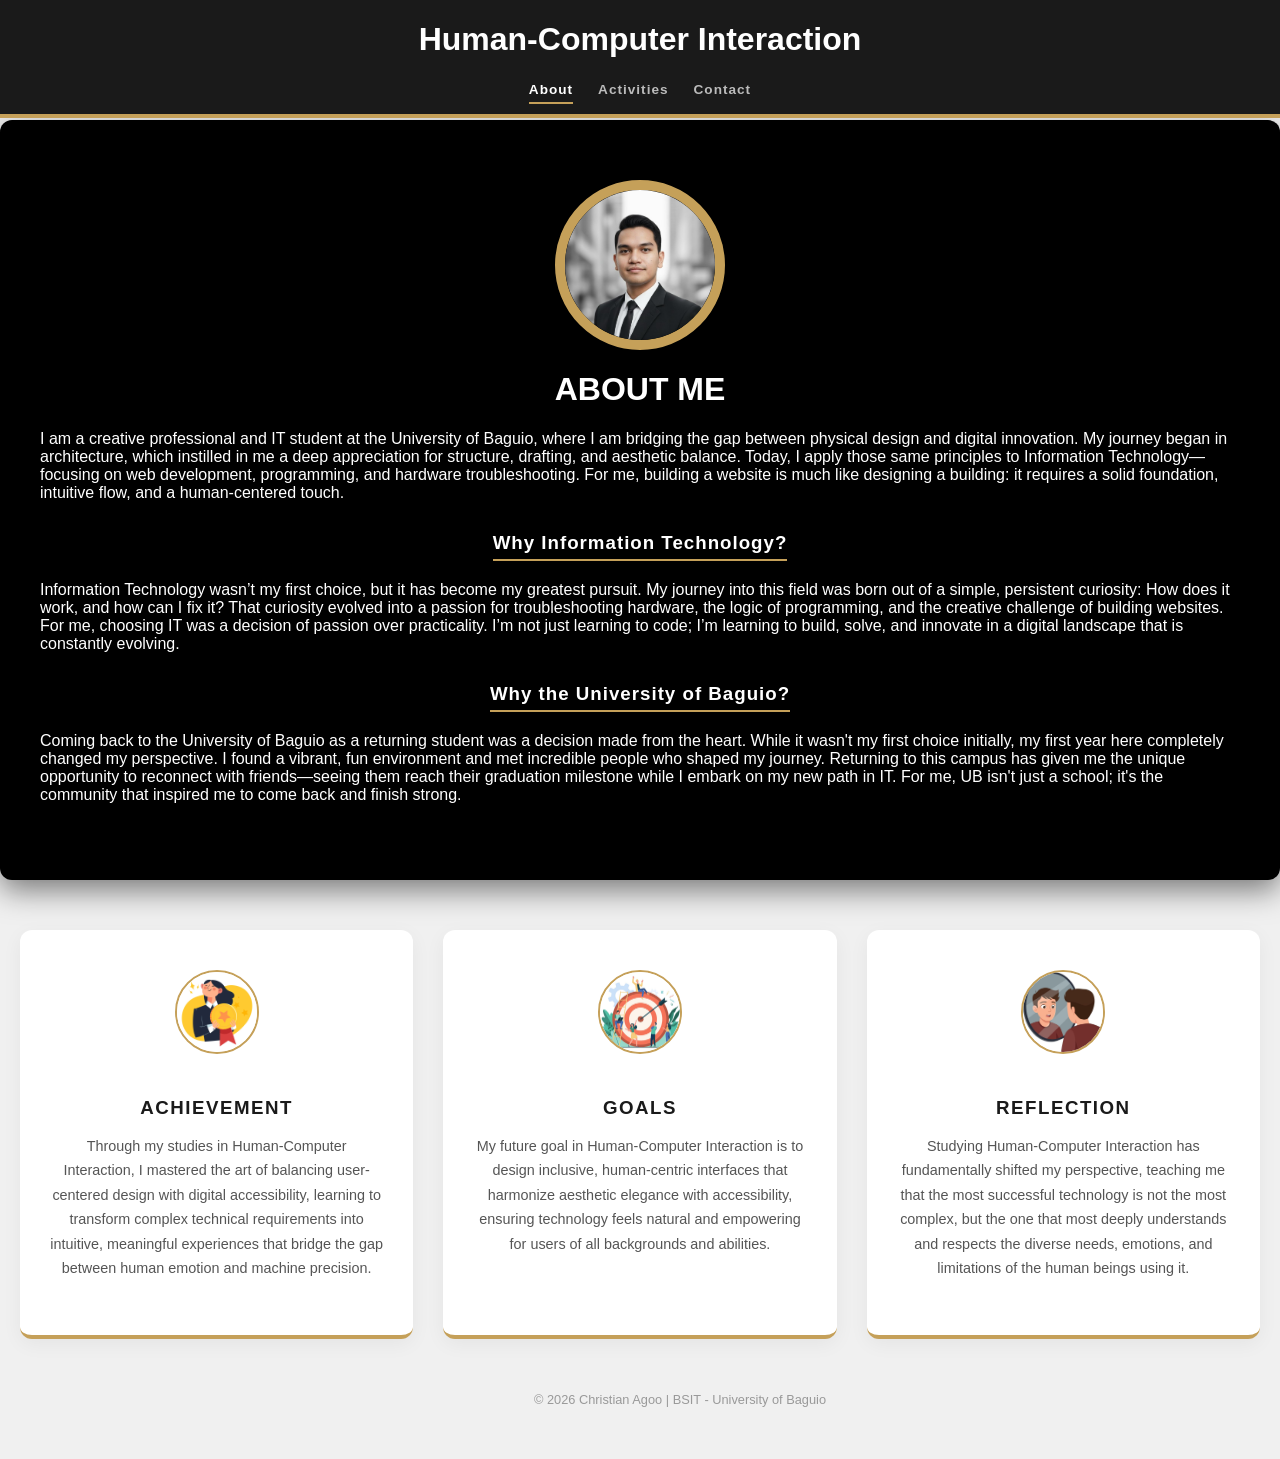
==== about.html @ 12831f83 "Initial commit: Professional Link-in-Bio Page" ====
<!DOCTYPE html>
<html lang="en">
<head>
    <meta charset="UTF-8">
    <meta name="viewport" content="width=device-width, initial-scale=1.0">
    <title>About Me | Christian Agoo</title>
    <link rel="stylesheet" href="style.css">
</head>
<body>

    <header>
        <div class="container">
            <h1>Human-Computer Interaction</h1>
            <nav>
                <ul>
                    <li><a href="about.html" class="active">About</a></li>
                    <li><a href="activities.html">Activities</a></li>
                    <li><a href="contact.html">Contact</a></li>
                </ul>
            </nav>
        </div>
    </header>

<main class="content-wrapper">
    <div class="content-box">
        <div class="image-container">
            <img src="Media.jpg" alt="Christian Agoo" class="profile-img">
        </div>

        <div class="text-content about-me-container">
            <h1>ABOUT ME</h1>
            <p>I am a creative professional and IT student at the University of Baguio, where I am bridging the gap between physical design and digital innovation. My journey began in architecture, which instilled in me a deep appreciation for structure, drafting, and aesthetic balance. Today, I apply those same principles to Information Technology—focusing on web development, programming, and hardware troubleshooting. For me, building a website is much like designing a building: it requires a solid foundation, intuitive flow, and a human-centered touch.</p>

            <h3>Why Information Technology?</h3> <p>Information Technology wasn’t my first choice, but it has become my greatest pursuit. My journey into this field was born out of a simple, persistent curiosity: How does it work, and how can I fix it? That curiosity evolved into a passion for troubleshooting hardware, the logic of programming, and the creative challenge of building websites. For me, choosing IT was a decision of passion over practicality. I’m not just learning to code; I’m learning to build, solve, and innovate in a digital landscape that is constantly evolving.</p>

            <h3>Why the University of Baguio?</h3> <p>Coming back to the University of Baguio as a returning student was a decision made from the heart. While it wasn't my first choice initially, my first year here completely changed my perspective. I found a vibrant, fun environment and met incredible people who shaped my journey. Returning to this campus has given me the unique opportunity to reconnect with friends—seeing them reach their graduation milestone while I embark on my new path in IT. For me, UB isn't just a school; it's the community that inspired me to come back and finish strong.</p>
        </div>
    </div>
</main>

        <div class="about-grid">
            <div class="about-card">
                <img src="Achievements.jpg" alt="Achievement" class="card-icon">
                <h3>Achievement</h3>
                <p>Through my studies in Human-Computer Interaction, I mastered the art of balancing user-centered design with digital accessibility, learning to transform complex technical requirements into intuitive, meaningful experiences that bridge the gap between human emotion and machine precision.</p>
            </div>

            <div class="about-card">
                <img src="Goals.jpg" alt="Goals" class="card-icon">
                <h3>Goals</h3>
                <p>My future goal in Human-Computer Interaction is to design inclusive, human-centric interfaces that harmonize aesthetic elegance with accessibility, ensuring technology feels natural and empowering for users of all backgrounds and abilities.</p>
            </div>

            <div class="about-card">
                <img src="Reflection.jpg" alt="Reflection" class="card-icon">
                <h3>Reflection</h3>
                <p>Studying Human-Computer Interaction has fundamentally shifted my perspective, teaching me that the most successful technology is not the most complex, but the one that most deeply understands and respects the diverse needs, emotions, and limitations of the human beings using it.</p>
            </div>
        </div>
    </main>

    <footer id="contact">
        <div class="container">
            <p>&copy; 2026 Christian Agoo | BSIT - University of Baguio</p>
        </div>
    </footer>

</body>
</html>
---- style.css ----
.about-me-container h3, 
.text-content h3 {
    text-align: center;
    margin: 30px auto 20px auto; /* Adds clean spacing */
    width: fit-content; /* Constrains the width for precise centering */
    border-bottom: 2px solid var(--accent-gold); /* Reuses your gold color */
    padding-bottom: 5px;
    letter-spacing: 1px;
}
/* About Grid Layout */
.about-grid {
    display: grid;
    grid-template-columns: repeat(auto-fit, minmax(300px, 1fr));
    gap: 30px;
    margin-top: 50px;
    padding: 0 20px;
}

.about-card {
    background: #ffffff;
    padding: 40px 30px;
    border-radius: 12px;
    box-shadow: 0 5px 20px rgba(0,0,0,0.05);
    border-bottom: 4px solid var(--accent-gold);
    text-align: center;
    transition: transform 0.3s ease;
}

.about-card:hover {
    transform: translateY(-10px);
}

.card-icon {
    width: 80px;
    height: 80px;
    border-radius: 50%;
    object-fit: cover;
    margin-bottom: 20px;
    border: 2px solid var(--accent-gold);
}


.about-card h3 {
    margin-bottom: 15px;
    font-family: 'Segoe UI', sans-serif;
    color: var(--dark-bg);
    text-transform: uppercase;
    letter-spacing: 1.5px;
}

.about-card p {
    font-size: 0.9rem;
    color: #555;
    line-height: 1.7;
}

/* Responsive Fix */
@media (max-width: 768px) {
    .about-grid {
        grid-template-columns: 1fr;
    }
}
/* Layout Variables */
:root {
    --accent-gold: #C5A059;
    --dark-bg: #1A1A1A;
    --text-muted: #777;
    --card-bg: #FFFFFF;
}

body {
    font-family: 'Segoe UI', Tahoma, Geneva, Verdana, sans-serif;
    margin: 0;
    background-color: #f0f0f0;
    color: #333;
    padding-top: 120px;
}
h1{
    text-align: center;
    font-family:'Segoe UI', Tahoma, Geneva, Verdana, sans-serif;
}
/* Header & Navigation */
header {
    background-color: var(--dark-bg);
    color: white;
    padding: -10px;
    text-align: center;
    border-bottom: 4px solid var(--accent-gold);
    position: fixed;
    top: 0;
    left: 0;
    width: 100%;
    z-index: 1000;
}
.hero-section{
    font-style: 'Aria', sans-serif;
    color: #000000;
    font-size: 1.1 rem;
    text-align: center;
    margin-bottom: 20px;
}
.logo-container {
    display: flex;
    justify-content: center;
    align-items: center;
    gap: 12px;
    margin-bottom: 10px;
}

.logo-img {
    width: 45px;
    height: 45px;
    border-radius: 50%;
    object-fit: cover;
    border: 2px solid var(--accent-gold);
}

/* Navigation Container */
nav ul {
    list-style: none;
    padding: 0;
    display: flex;
    justify-content: center;
    gap: 25px;
    margin-top: 15px;
}

/* Base Link Style */
nav a {
    color: #bbb;
    text-decoration: none;
    font-weight: bold;
    font-size: 0.85rem;
    letter-spacing: 1px;
    padding-bottom: 5px;
    border-bottom: 2px solid transparent;
    transition: all 0.3s ease; /* Smooth transition for hover */
}

/* Hover Effect - Gold underline and white text */
nav a:hover {
    color: #ffffff;
    border-bottom: 2px solid #C5A059; /* Gold accent */
}


nav a.active {
    color: #ffffff;
    border-bottom: 2px solid #C5A059;
}

/* Content Container */
.content-wrapper {
    background-color: #000000; /* Pure black background */
    color: #ffffff; /* White text for contrast */
    padding: 60px 40px;
    border-radius: 12px;
    box-shadow: 0 10px 30px rgba(0,0,0,0.5); /* Stronger shadow for dark mode */
}
.image-container{
    display: flex;
    justify-content: center;
    align-items: center;
    width: 100%;
}
.image-container img{
    border-radius: 50%;
    width: 150px;
    height: 150px;
    object-fit: cover;
    border: 10px solid #C5A059;
}
/* Container to help with button placement */
.button-container {
    margin-top: 40px;
    text-align: center;
    padding-bottom: 20px;
}
.main-title-box {
    margin-bottom: 40px;
    text-align: center;
}

.main-subtitle {
    color: var(--text-muted);
    font-size: 0.95rem;
}
.project-id {
    font-weight: bold;
    font-size: 0.75rem;
    color: #222;
    margin-bottom: 4px;
}

.project-desc {
    font-size: 0.65rem;
    color: var(--text-muted);
    text-align: center;
    line-height: 1.3;
}

/* Footer Styling */
footer {
    text-align: center;
    padding: 40px;
    font-size: 0.8rem;
    color: #999;
    clear: both;
    width: 100%;
}
/*Contact CSS*/
/* Contact Page Main Container */
.main-container {
    max-width: 1000px;
    margin: 50px auto;
    background: #ffffff;
    padding: 60px 40px;
    border-radius: 12px;
    box-shadow: 0 10px 30px rgba(0,0,0,0.05);
}

.page-title {
    text-align: center;
    font-size: 2.2rem;
    margin-bottom: 10px;
    color: #1A1A1A;
}

.subtitle {
    text-align: center;
    color: #666;
    margin-bottom: 50px;
    font-size: 0.95rem;
}

/* Two-Column Grid Layout */
.contact-wrapper {
    display: grid;
    grid-template-columns: 1fr 1.5fr; /* Sidebar for info, wider space for form */
    gap: 60px;
}

/* Left Column: Contact Details */
.contact-details h3 {
    color: #C5A059; /* Accent Gold */
    font-size: 0.85rem;
    letter-spacing: 1.5px;
    margin-bottom: 30px;
}

.detail-group {
    margin-bottom: 25px;
}

.detail-label {
    display: block;
    font-weight: bold;
    font-size: 0.7rem;
    margin-bottom: 5px;
    color: #333;
}

.detail-info {
    color: #777;
    font-size: 0.85rem;
    line-height: 1.6;
}

/* Right Column: Contact Form */
.contact-form label {
    display: block;
    font-size: 0.7rem;
    font-weight: bold;
    margin-bottom: 8px;
    color: #333;
}

.contact-form input, 
.contact-form textarea {
    width: 100%;
    padding: 15px;
    margin-bottom: 20px;
    border: 1px solid #ddd;
    border-radius: 4px;
    background-color: #fafafa;
    box-sizing: border-box; /* Crucial for keeping inputs inside the container */
    font-family: inherit;
    font-size: 0.9rem;
}

.contact-form textarea {
    height: 120px;
    resize: none;
}

.contact-form input:focus, 
.contact-form textarea:focus {
    outline: none;
    border-color: #C5A059; /* Gold border on click */
}
/* Targeting the icons inside the social buttons */
.social-btn img {
    width: 30px; 
    height: 30px; 
    object-fit: contain;
    margin-right: 15px;
    vertical-align: middle;
}
.social-btn {
    display: flex;
    align-items: center;
    justify-content: flex-start;
    width: 100%; 
    max-width: 350px;
    margin: 0 auto 15px auto;
}

/* Form Action Button */
.submit-btn {
    background-color: #007bff; /* Or your brand color */
    color: white;
    padding: 12px 20px;
    border: none;
    border-radius: 5px;
    cursor: pointer;
    font-size: 16px;
    transition: background 0.3s ease;
    width: 100%;
}

.submit-btn:hover {
    background-color: #0056b3;
}

/* Make sure inputs look clean */
input, textarea {
    width: 100%;
    padding: 10px;
    margin-bottom: 15px;
    border: 1px solid #ccc;
    border-radius: 4px;
    font-family: inherit;
}
/* Activities Page Specifics */
.term-title {
    background-color: #1A1A1A;
    color: #C5A059; /* Accent Gold */
    padding: 10px 20px;
    margin: 40px 0 20px 0;
    text-transform: uppercase;
    letter-spacing: 2px;
    font-size: 1.2rem;
    border-radius: 4px;
}

.activity-category h3 {
    text-align: left;
    margin: 20px 0;
    color: #333;
    border-left: 5px solid #C5A059;
    padding-left: 15px;
}

.activity-grid {
    display: grid;
    grid-template-columns: repeat(auto-fill, minmax(280px, 1fr));
    gap: 20px;
    margin-bottom: 40px;
}

.activity-card {
    background: #fff;
    border-radius: 8px;
    overflow: hidden; /* Clips the image to the border radius */
    box-shadow: 0 4px 15px rgba(0,0,0,0.05);
    transition: transform 0.3s ease;
    text-align: left;
    padding-bottom: 20px;
}

.activity-card:hover {
    transform: translateY(-5px);
}

.activity-img {
    width: 100%;
    height: 180px;
    object-fit: cover; /* Ensures screenshots look good regardless of size */
    border-bottom: 2px solid #f0f0f0;
}

.activity-meta {
    padding: 15px 15px 0 15px;
    font-size: 0.75rem;
    font-weight: bold;
    color: #C5A059;
    text-transform: uppercase;
}

.activity-card h4 {
    padding: 5px 15px;
    margin: 0;
    color: #1A1A1A;
}

.activity-card p {
    padding: 0 15px;
    font-size: 0.85rem;
    color: #666;
}

.divider {
    border: 0;
    height: 1px;
    background: #ddd;
    margin: 60px 0;
}

.empty {
    padding: 50px;
    text-align: center;
    color: #999;
    font-style: italic;
    background: #f9f9f9;
    border: 1px dashed #ccc;
}
/* --- PDF Preview Styling --- */

.pdf-container {
    width: 100%;
    height: 250px; /* Adjust height for the preview window */
    overflow: hidden;
    background: #ebebeb;
    border-bottom: 2px solid var(--accent-gold);
}

.activity-pdf {
    width: 100%;
    height: 100%;
    border: none;
    pointer-events: none; /* Prevents the PDF scrollbar from appearing in the small thumbnail */
}

/* Added a button style for better UX */
.view-btn {
    display: inline-block;
    margin: 10px 15px 20px;
    padding: 8px 15px;
    background-color: var(--dark-bg);
    color: #fff;
    text-decoration: none;
    font-size: 0.75rem;
    font-weight: bold;
    border-radius: 4px;
    border-bottom: 2px solid var(--accent-gold);
    transition: background 0.3s ease;
}

.view-btn:hover {
    background-color: #333;
    color: var(--accent-gold);
}

/* Card adjustment to fit the button */
.activity-card {
    display: flex;
    flex-direction: column;
    justify-content: space-between;
}
/* Responsive Fix for Phones */
@media (max-width: 768px) {
    .contact-wrapper {
        grid-template-columns: 1fr;
        gap: 40px;
    }
    
    .main-container {
        margin: 20px;
        padding: 40px 20px;
    }
}
/* --- The 4x2 Grid Controller --- */
.activity-grid {
    display: grid;
    /* Forces exactly 4 columns */
    grid-template-columns: repeat(4, 1fr); 
    gap: 20px;
    padding: 20px 0;
    width: 100%;
}

/* Ensure the cards don't get too wide or distorted */
.activity-card {
    background: #fff;
    border: 1px solid #ddd;
    border-radius: 8px;
    display: flex;
    flex-direction: column;
    justify-content: space-between;
    height: 100%; /* Keeps cards uniform */
}

/* Adjust PDF preview for smaller grid boxes */
.pdf-container {
    width: 100%;
    height: 150px; /* Reduced height to fit 4-column layout */
    overflow: hidden;
}

/* Responsive: 2 columns for tablets, 1 for phones */
@media (max-width: 1100px) {
    .activity-grid {
        grid-template-columns: repeat(2, 1fr);
    }
}

@media (max-width: 650px) {
    .activity-grid {
        grid-template-columns: 1fr;
    }
}
/* --- Horizontal Scroll Container --- */
.scrollable-grid {
    display: flex; /* Lines cards up horizontally */
    flex-wrap: nowrap; /* Prevents cards from dropping to the next line */
    overflow-x: auto; /* Enables horizontal scrolling */
    overflow-y: hidden;
    gap: 20px;
    padding: 20px 10px;
    scroll-behavior: smooth;
    -webkit-overflow-scrolling: touch; /* Smooth scrolling for mobile */
}

/* Custom Scrollbar Styling for a cleaner look */
.scrollable-grid::-webkit-scrollbar {
    height: 8px;
}
.scrollable-grid::-webkit-scrollbar-track {
    background: #f1f1f1;
    border-radius: 10px;
}
.scrollable-grid::-webkit-scrollbar-thumb {
    background: var(--accent-gold);
    border-radius: 10px;
}

/* Set a fixed width for the cards so they don't shrink */
.scrollable-grid .activity-card {
    flex: 0 0 300px; /* Card will not grow or shrink, stays 300px wide */
    background: #fff;
    border: 1px solid #ddd;
    border-radius: 8px;
    height: 100%;
}

.pdf-container {
    width: 100%;
    height: 180px;
    overflow: hidden;
}
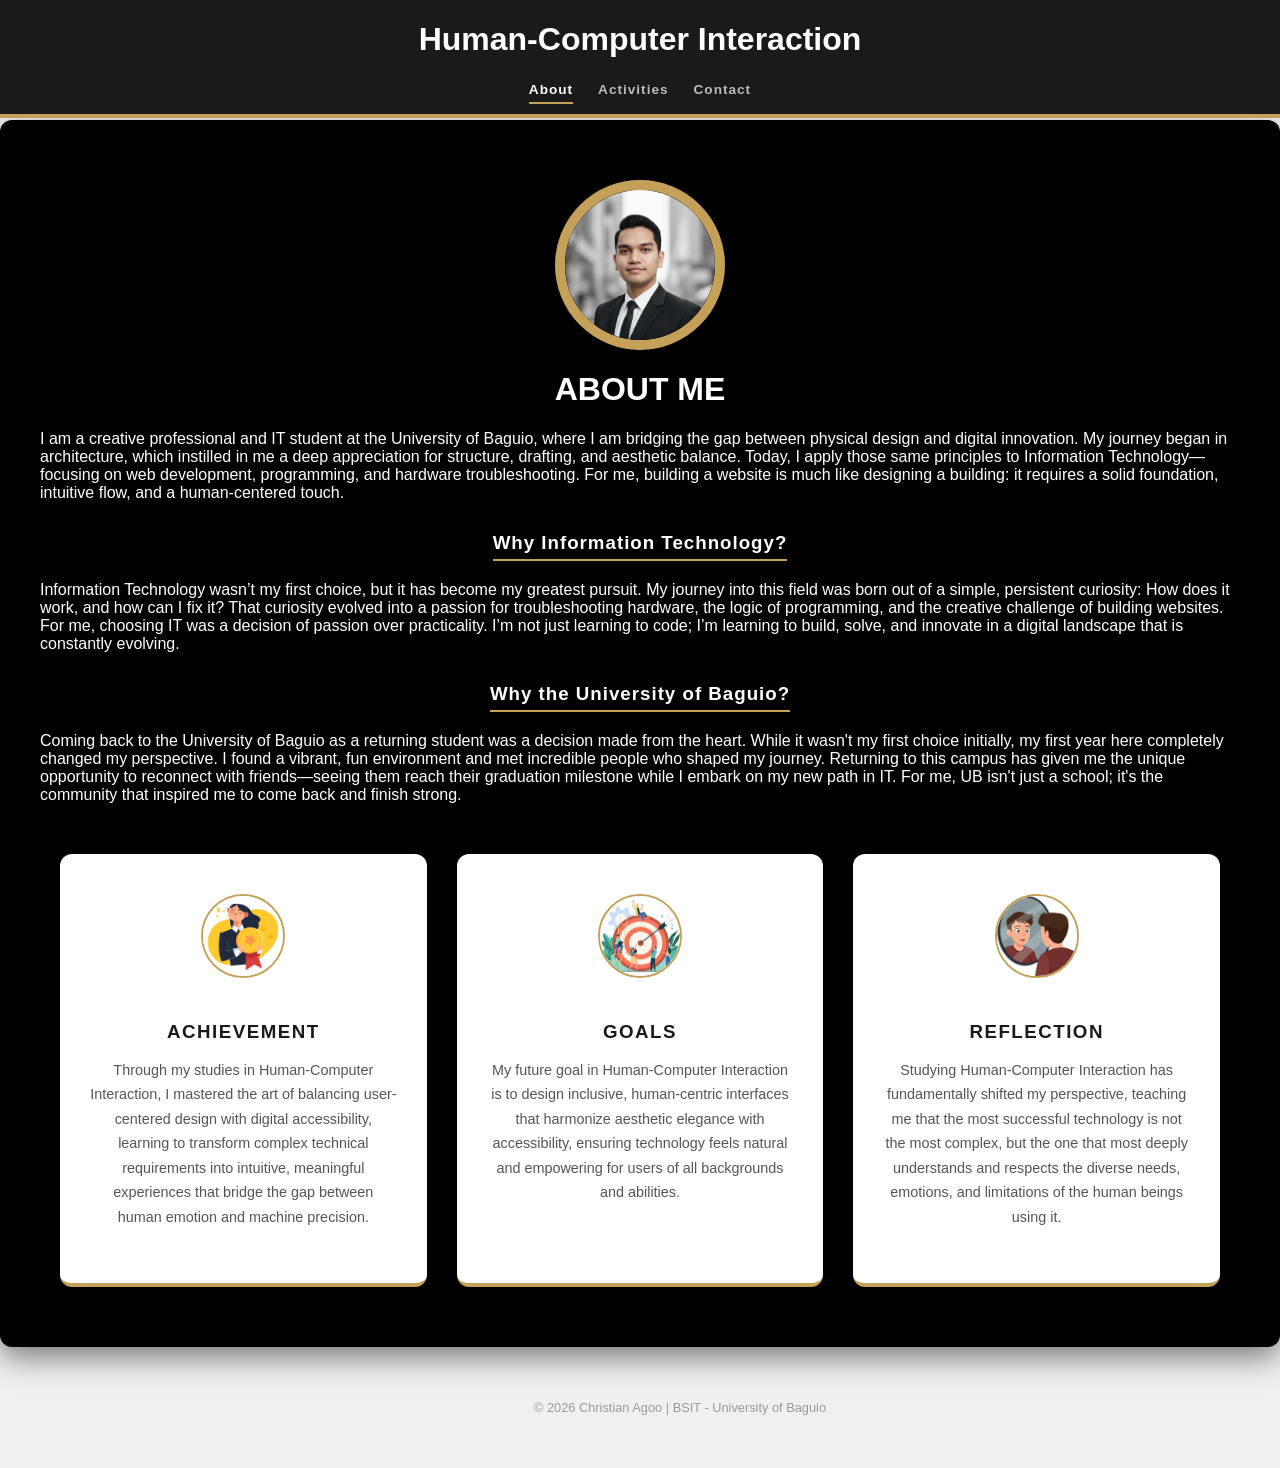
==== commit f139b2e1: "Initial commit: Professional Link-in-Bio Page" ====
--- a/about.html
+++ b/about.html
@@ -36,27 +36,26 @@
             <h3>Why the University of Baguio?</h3> <p>Coming back to the University of Baguio as a returning student was a decision made from the heart. While it wasn't my first choice initially, my first year here completely changed my perspective. I found a vibrant, fun environment and met incredible people who shaped my journey. Returning to this campus has given me the unique opportunity to reconnect with friends—seeing them reach their graduation milestone while I embark on my new path in IT. For me, UB isn't just a school; it's the community that inspired me to come back and finish strong.</p>
         </div>
     </div>
-</main>
 
-        <div class="about-grid">
-            <div class="about-card">
-                <img src="Achievements.jpg" alt="Achievement" class="card-icon">
-                <h3>Achievement</h3>
-                <p>Through my studies in Human-Computer Interaction, I mastered the art of balancing user-centered design with digital accessibility, learning to transform complex technical requirements into intuitive, meaningful experiences that bridge the gap between human emotion and machine precision.</p>
-            </div>
+    <div class="about-grid">
+        <div class="about-card">
+            <img src="Achievements.jpg" alt="Achievement" class="card-icon">
+            <h3>Achievement</h3>
+            <p>Through my studies in Human-Computer Interaction, I mastered the art of balancing user-centered design with digital accessibility, learning to transform complex technical requirements into intuitive, meaningful experiences that bridge the gap between human emotion and machine precision.</p>
+        </div>
 
-            <div class="about-card">
-                <img src="Goals.jpg" alt="Goals" class="card-icon">
-                <h3>Goals</h3>
-                <p>My future goal in Human-Computer Interaction is to design inclusive, human-centric interfaces that harmonize aesthetic elegance with accessibility, ensuring technology feels natural and empowering for users of all backgrounds and abilities.</p>
-            </div>
+        <div class="about-card">
+            <img src="Goals.jpg" alt="Goals" class="card-icon">
+            <h3>Goals</h3>
+            <p>My future goal in Human-Computer Interaction is to design inclusive, human-centric interfaces that harmonize aesthetic elegance with accessibility, ensuring technology feels natural and empowering for users of all backgrounds and abilities.</p>
+        </div>
 
-            <div class="about-card">
-                <img src="Reflection.jpg" alt="Reflection" class="card-icon">
-                <h3>Reflection</h3>
-                <p>Studying Human-Computer Interaction has fundamentally shifted my perspective, teaching me that the most successful technology is not the most complex, but the one that most deeply understands and respects the diverse needs, emotions, and limitations of the human beings using it.</p>
-            </div>
+        <div class="about-card">
+            <img src="Reflection.jpg" alt="Reflection" class="card-icon">
+            <h3>Reflection</h3>
+            <p>Studying Human-Computer Interaction has fundamentally shifted my perspective, teaching me that the most successful technology is not the most complex, but the one that most deeply understands and respects the diverse needs, emotions, and limitations of the human beings using it.</p>
         </div>
+    </div>
     </main>
 
     <footer id="contact">
